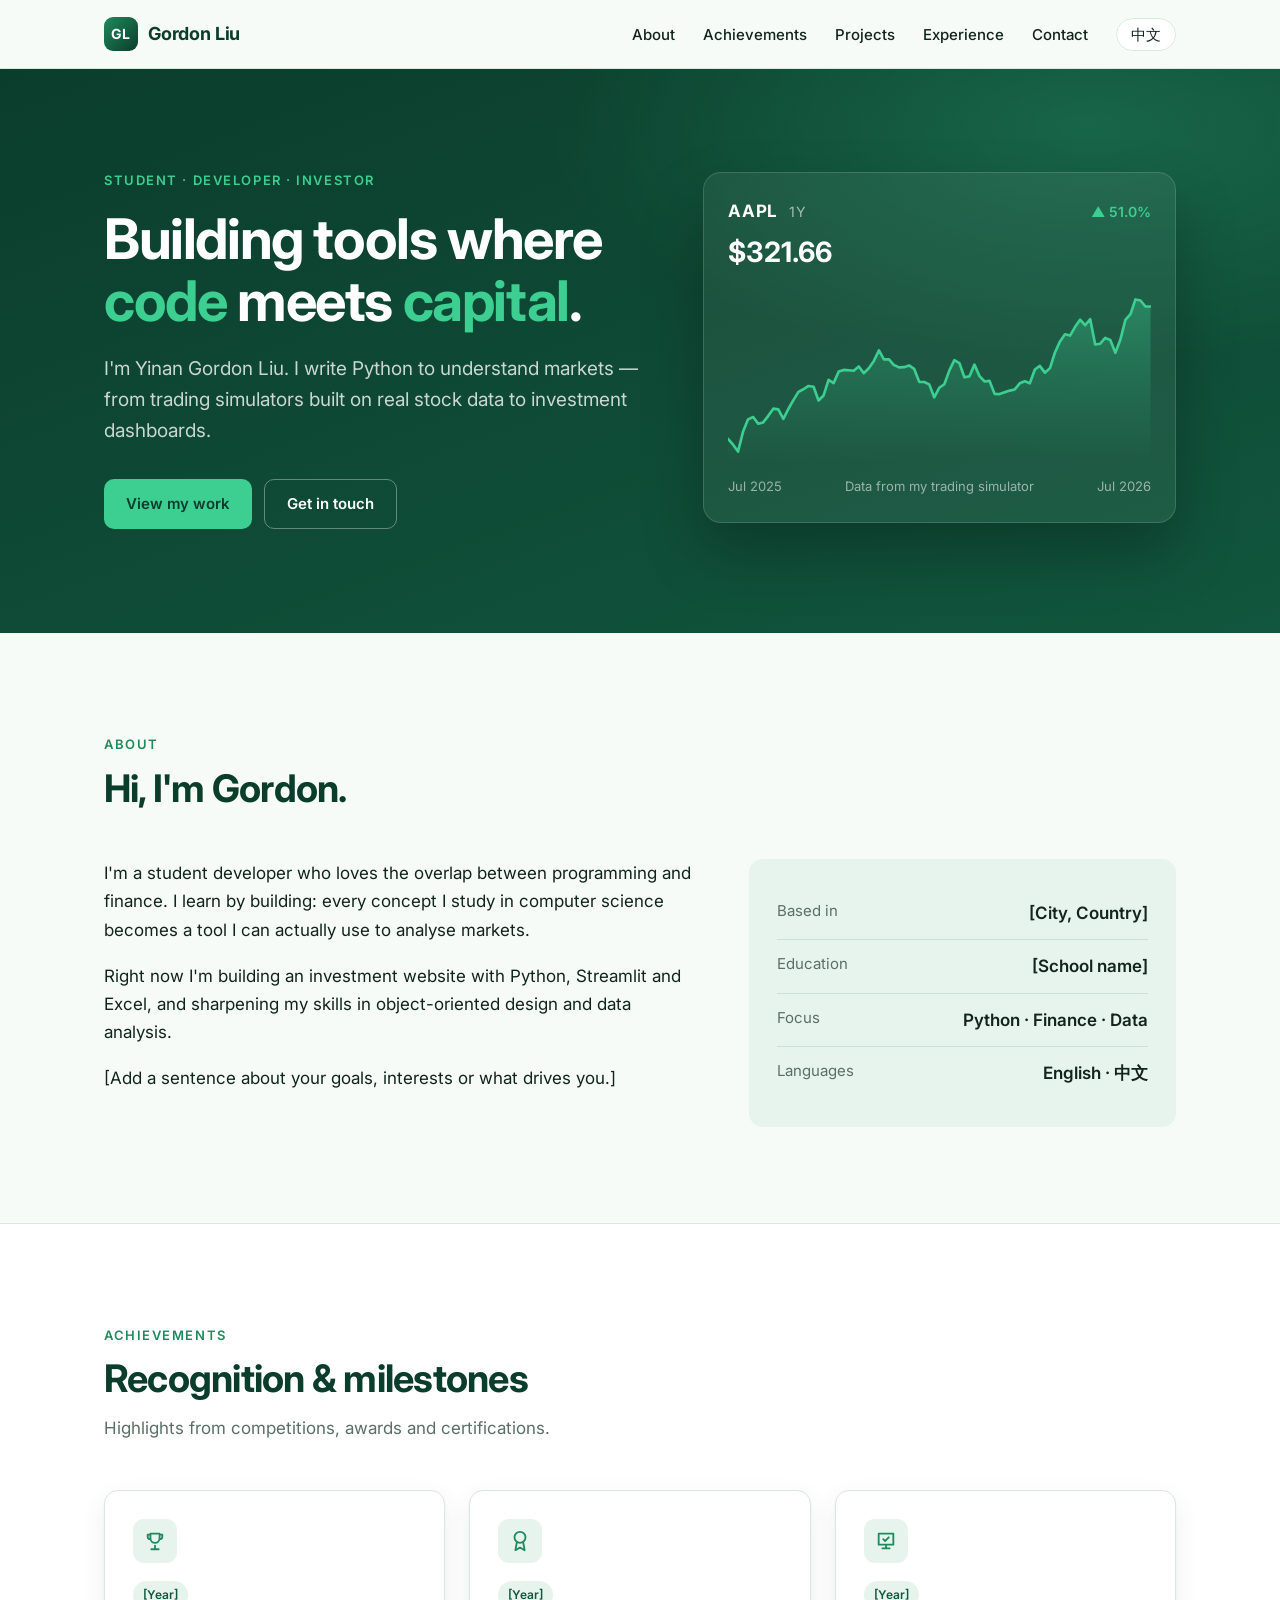
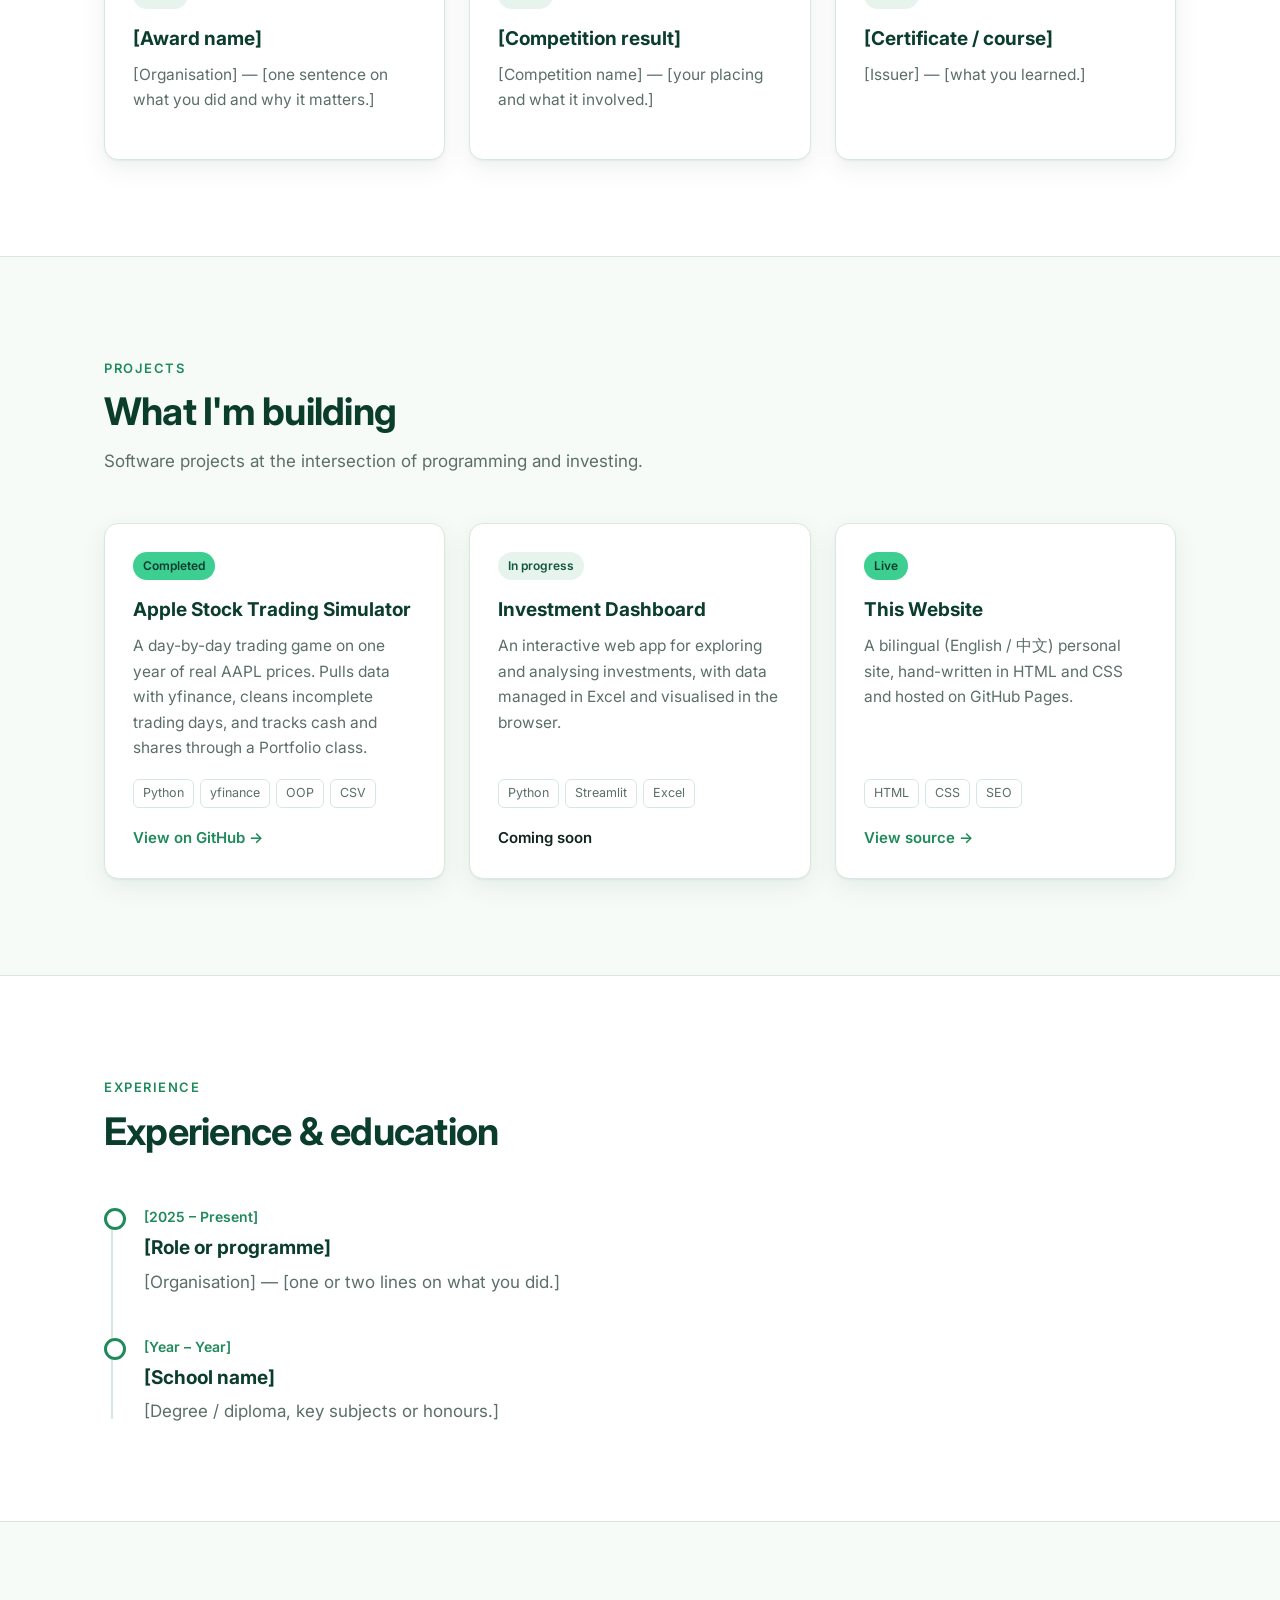
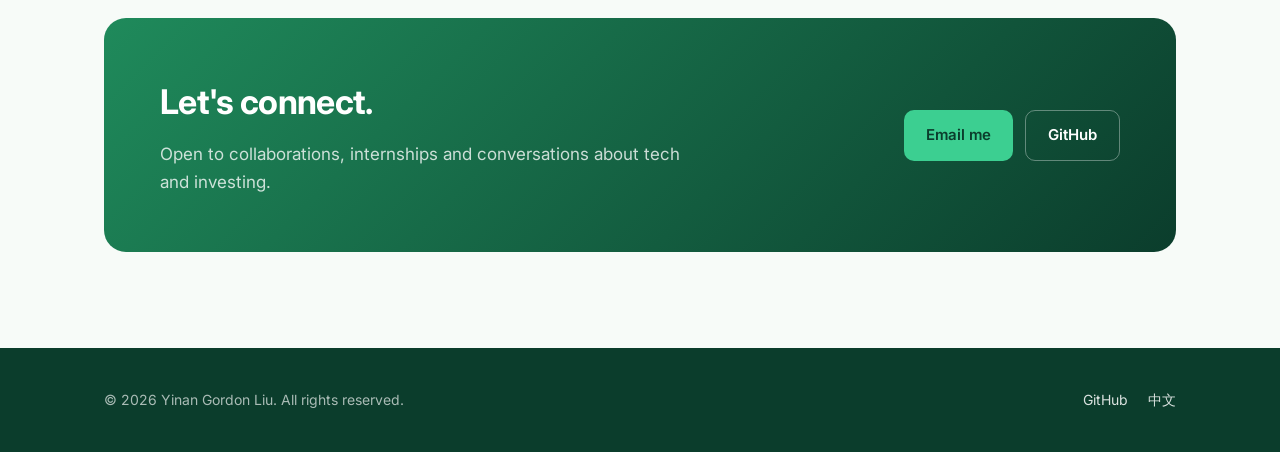
==== index.html @ 3b790d61 "Add bilingual personal website (English + Chinese) Company-style single-page site with a green palet" ====
<!DOCTYPE html>
<html lang="en">
<head>
  <meta charset="utf-8">
  <meta name="viewport" content="width=device-width, initial-scale=1">

  <!-- What Google shows in search results -->
  <title>Gordon Liu (Yinan Gordon Liu) — Developer &amp; Investor</title>
  <meta name="description" content="Official website of Yinan Gordon Liu: student developer building Python tools for investing and finance. Achievements, projects, experience and contact.">

  <!-- Tell Google the English and Chinese pages are translations of each other.
       When you buy your own domain, replace https://gordonlyn.github.io with it. -->
  <link rel="canonical" href="https://gordonlyn.github.io/">
  <link rel="alternate" hreflang="en" href="https://gordonlyn.github.io/">
  <link rel="alternate" hreflang="zh" href="https://gordonlyn.github.io/zh/">
  <link rel="alternate" hreflang="x-default" href="https://gordonlyn.github.io/">

  <!-- How the link looks when shared on social media / WeChat -->
  <meta property="og:type" content="website">
  <meta property="og:title" content="Gordon Liu — Developer &amp; Investor">
  <meta property="og:description" content="Student developer building Python tools for investing and finance.">
  <meta property="og:url" content="https://gordonlyn.github.io/">

  <link rel="icon" href="favicon.svg" type="image/svg+xml">
  <link rel="preconnect" href="https://fonts.googleapis.com">
  <link rel="preconnect" href="https://fonts.gstatic.com" crossorigin>
  <link href="https://fonts.googleapis.com/css2?family=Inter:wght@400;500;600;700&display=swap" rel="stylesheet">
  <link rel="stylesheet" href="style.css">

  <!-- Structured data: tells Google "this page is about this person" -->
  <script type="application/ld+json">
  {
    "@context": "https://schema.org",
    "@type": "Person",
    "name": "Yinan Gordon Liu",
    "alternateName": "Gordon Liu",
    "url": "https://gordonlyn.github.io/",
    "sameAs": ["https://github.com/Gordonlyn"],
    "knowsAbout": ["Python", "Investing", "Finance", "Data analysis"]
  }
  </script>
</head>
<body>

  <header class="site-header">
    <nav class="container nav" aria-label="Main">
      <a class="brand" href="#top"><span class="brand-mark">GL</span>Gordon Liu</a>

      <button class="nav-toggle" aria-label="Open menu" aria-expanded="false" aria-controls="nav-links">
        <svg width="24" height="24" viewBox="0 0 24 24" fill="none" stroke="currentColor" stroke-width="2" stroke-linecap="round"><path d="M4 7h16M4 12h16M4 17h16"/></svg>
      </button>

      <ul class="nav-links" id="nav-links">
        <li><a href="#about">About</a></li>
        <li><a href="#achievements">Achievements</a></li>
        <li><a href="#projects">Projects</a></li>
        <li><a href="#experience">Experience</a></li>
        <li><a href="#contact">Contact</a></li>
        <li><a class="lang-switch" href="zh/" hreflang="zh" lang="zh">中文</a></li>
      </ul>
    </nav>
  </header>

  <main id="top">

    <!-- ===== Hero ===== -->
    <section class="hero">
      <div class="container hero-grid">
        <div>
          <span class="eyebrow">Student · Developer · Investor</span>
          <h1>Building tools where <span class="hl">code</span> meets <span class="hl">capital</span>.</h1>
          <p class="hero-lead">
            I'm Yinan Gordon Liu. I write Python to understand markets — from
            trading simulators built on real stock data to investment dashboards.
          </p>
          <div class="hero-actions">
            <a class="btn btn-primary" href="#projects">View my work</a>
            <a class="btn btn-ghost" href="#contact">Get in touch</a>
          </div>
        </div>

        <!-- Real Apple (AAPL) closing prices, Jul 2025 – Jul 2026,
             from the AppleStock_1_year.csv used in my trading simulator -->
        <figure class="market-card" aria-label="Apple stock one-year price chart">
          <header>
            <span class="ticker">AAPL <small>1Y</small></span>
            <span class="change">▲ 51.0%</span>
          </header>
          <div class="price">$321.66</div>
          <svg viewBox="0 0 400 160" role="img" aria-hidden="true">
            <defs>
              <linearGradient id="fill" x1="0" y1="0" x2="0" y2="1">
                <stop offset="0%" stop-color="#3ccf91" stop-opacity=".35"/>
                <stop offset="100%" stop-color="#3ccf91" stop-opacity="0"/>
              </linearGradient>
            </defs>
            <polygon fill="url(#fill)" points="0,160 0.0,139.9 4.8,145.5 9.5,152.0 14.3,132.9 19.0,121.5 23.8,119.3 28.6,125.7 33.3,124.4 38.1,118.2 42.9,111.4 47.6,112.1 52.4,121.1 57.1,111.7 61.9,103.3 66.7,95.5 71.4,93.0 76.2,89.9 81.0,90.7 85.7,103.6 90.5,98.9 95.2,84.1 100.0,87.1 104.8,76.3 109.5,74.7 114.3,75.0 119.0,75.5 123.8,71.4 128.6,77.8 133.3,73.1 138.1,66.2 142.9,56.2 147.6,64.7 152.4,64.7 157.1,70.1 161.9,72.3 166.7,72.1 171.4,70.5 176.2,73.7 181.0,86.0 185.7,86.1 190.5,88.4 195.2,100.6 200.0,91.6 204.8,88.3 209.5,75.4 214.3,65.5 219.0,68.2 223.8,81.6 228.6,80.8 233.3,69.7 238.1,80.6 242.9,85.7 247.6,85.1 252.4,97.4 257.1,97.6 261.9,95.9 266.7,94.3 271.4,93.2 276.2,87.4 281.0,85.5 285.7,87.4 290.5,74.3 295.2,70.9 300.0,77.3 304.8,73.0 309.5,58.2 314.3,47.7 319.0,41.0 323.8,42.2 328.6,33.9 333.3,27.2 338.1,32.4 342.9,26.7 347.6,50.6 352.4,49.9 357.1,44.4 361.9,46.3 366.7,58.4 371.4,46.2 376.2,27.4 381.0,22.0 385.7,8.0 390.5,9.0 395.2,14.7 400.0,14.7 400,160"/>
            <polyline fill="none" stroke="#3ccf91" stroke-width="2.5" stroke-linejoin="round" stroke-linecap="round" points="0.0,139.9 4.8,145.5 9.5,152.0 14.3,132.9 19.0,121.5 23.8,119.3 28.6,125.7 33.3,124.4 38.1,118.2 42.9,111.4 47.6,112.1 52.4,121.1 57.1,111.7 61.9,103.3 66.7,95.5 71.4,93.0 76.2,89.9 81.0,90.7 85.7,103.6 90.5,98.9 95.2,84.1 100.0,87.1 104.8,76.3 109.5,74.7 114.3,75.0 119.0,75.5 123.8,71.4 128.6,77.8 133.3,73.1 138.1,66.2 142.9,56.2 147.6,64.7 152.4,64.7 157.1,70.1 161.9,72.3 166.7,72.1 171.4,70.5 176.2,73.7 181.0,86.0 185.7,86.1 190.5,88.4 195.2,100.6 200.0,91.6 204.8,88.3 209.5,75.4 214.3,65.5 219.0,68.2 223.8,81.6 228.6,80.8 233.3,69.7 238.1,80.6 242.9,85.7 247.6,85.1 252.4,97.4 257.1,97.6 261.9,95.9 266.7,94.3 271.4,93.2 276.2,87.4 281.0,85.5 285.7,87.4 290.5,74.3 295.2,70.9 300.0,77.3 304.8,73.0 309.5,58.2 314.3,47.7 319.0,41.0 323.8,42.2 328.6,33.9 333.3,27.2 338.1,32.4 342.9,26.7 347.6,50.6 352.4,49.9 357.1,44.4 361.9,46.3 366.7,58.4 371.4,46.2 376.2,27.4 381.0,22.0 385.7,8.0 390.5,9.0 395.2,14.7 400.0,14.7"/>
          </svg>
          <figcaption class="market-meta">
            <span>Jul 2025</span><span>Data from my trading simulator</span><span>Jul 2026</span>
          </figcaption>
        </figure>
      </div>
    </section>

    <!-- ===== About ===== -->
    <section class="section" id="about">
      <div class="container">
        <div class="section-head">
          <span class="eyebrow">About</span>
          <h2>Hi, I'm Gordon.</h2>
        </div>
        <div class="about-grid">
          <div class="about-text">
            <!-- EDIT: write 2–3 short paragraphs about yourself -->
            <p>
              I'm a student developer who loves the overlap between programming
              and finance. I learn by building: every concept I study in
              computer science becomes a tool I can actually use to analyse markets.
            </p>
            <p>
              Right now I'm building an investment website with Python,
              Streamlit and Excel, and sharpening my skills in object-oriented
              design and data analysis.
            </p>
            <p>[Add a sentence about your goals, interests or what drives you.]</p>
          </div>

          <!-- EDIT: replace the [bracketed] values -->
          <dl class="facts">
            <div><dt>Based in</dt><dd>[City, Country]</dd></div>
            <div><dt>Education</dt><dd>[School name]</dd></div>
            <div><dt>Focus</dt><dd>Python · Finance · Data</dd></div>
            <div><dt>Languages</dt><dd>English · 中文</dd></div>
          </dl>
        </div>
      </div>
    </section>

    <!-- ===== Achievements ===== -->
    <section class="section alt" id="achievements">
      <div class="container">
        <div class="section-head">
          <span class="eyebrow">Achievements</span>
          <h2>Recognition &amp; milestones</h2>
          <p>Highlights from competitions, awards and certifications.</p>
        </div>

        <!-- EDIT: one <article class="card"> per achievement. Copy a block to add more. -->
        <div class="cards">
          <article class="card">
            <div class="icon"><svg width="22" height="22" viewBox="0 0 24 24" fill="none" stroke="currentColor" stroke-width="2" stroke-linecap="round" stroke-linejoin="round"><path d="M8 21h8M12 17v4M7 4h10v5a5 5 0 0 1-10 0V4zM17 5h3v2a3 3 0 0 1-3 3M7 5H4v2a3 3 0 0 0 3 3"/></svg></div>
            <span class="badge">[Year]</span>
            <h3>[Award name]</h3>
            <p>[Organisation] — [one sentence on what you did and why it matters.]</p>
          </article>

          <article class="card">
            <div class="icon"><svg width="22" height="22" viewBox="0 0 24 24" fill="none" stroke="currentColor" stroke-width="2" stroke-linecap="round" stroke-linejoin="round"><circle cx="12" cy="8" r="6"/><path d="M8.5 13.5 7 22l5-3 5 3-1.5-8.5"/></svg></div>
            <span class="badge">[Year]</span>
            <h3>[Competition result]</h3>
            <p>[Competition name] — [your placing and what it involved.]</p>
          </article>

          <article class="card">
            <div class="icon"><svg width="22" height="22" viewBox="0 0 24 24" fill="none" stroke="currentColor" stroke-width="2" stroke-linecap="round" stroke-linejoin="round"><path d="M4 4h16v12H4zM8 20h8M12 16v4"/><path d="m9 10 2 2 4-4"/></svg></div>
            <span class="badge">[Year]</span>
            <h3>[Certificate / course]</h3>
            <p>[Issuer] — [what you learned.]</p>
          </article>
        </div>
      </div>
    </section>

    <!-- ===== Projects ===== -->
    <section class="section" id="projects">
      <div class="container">
        <div class="section-head">
          <span class="eyebrow">Projects</span>
          <h2>What I'm building</h2>
          <p>Software projects at the intersection of programming and investing.</p>
        </div>

        <div class="cards">
          <article class="card">
            <span class="badge live">Completed</span>
            <h3>Apple Stock Trading Simulator</h3>
            <p>
              A day-by-day trading game on one year of real AAPL prices. Pulls
              data with yfinance, cleans incomplete trading days, and tracks cash
              and shares through a Portfolio class.
            </p>
            <ul class="tags"><li>Python</li><li>yfinance</li><li>OOP</li><li>CSV</li></ul>
            <a class="card-link" href="https://github.com/Gordonlyn/LGYNN">View on GitHub →</a>
          </article>

          <article class="card">
            <span class="badge">In progress</span>
            <h3>Investment Dashboard</h3>
            <p>
              An interactive web app for exploring and analysing investments,
              with data managed in Excel and visualised in the browser.
            </p>
            <ul class="tags"><li>Python</li><li>Streamlit</li><li>Excel</li></ul>
            <span class="card-link">Coming soon</span>
          </article>

          <article class="card">
            <span class="badge live">Live</span>
            <h3>This Website</h3>
            <p>
              A bilingual (English / 中文) personal site, hand-written in HTML
              and CSS and hosted on GitHub Pages.
            </p>
            <ul class="tags"><li>HTML</li><li>CSS</li><li>SEO</li></ul>
            <a class="card-link" href="https://github.com/Gordonlyn/gordonlyn.github.io">View source →</a>
          </article>
        </div>
      </div>
    </section>

    <!-- ===== Experience & Education ===== -->
    <section class="section alt" id="experience">
      <div class="container">
        <div class="section-head">
          <span class="eyebrow">Experience</span>
          <h2>Experience &amp; education</h2>
        </div>

        <!-- EDIT: newest first. Copy an <li> to add more. -->
        <ol class="timeline">
          <li>
            <span class="when">[2025 – Present]</span>
            <h3>[Role or programme]</h3>
            <p>[Organisation] — [one or two lines on what you did.]</p>
          </li>
          <li>
            <span class="when">[Year – Year]</span>
            <h3>[School name]</h3>
            <p>[Degree / diploma, key subjects or honours.]</p>
          </li>
        </ol>
      </div>
    </section>

    <!-- ===== Contact ===== -->
    <section class="section" id="contact">
      <div class="container">
        <div class="cta">
          <div>
            <h2>Let's connect.</h2>
            <p>Open to collaborations, internships and conversations about tech and investing.</p>
          </div>
          <div class="hero-actions">
            <!-- EDIT: put your public email here -->
            <a class="btn btn-primary" href="mailto:[your-email@example.com]">Email me</a>
            <a class="btn btn-ghost" href="https://github.com/Gordonlyn">GitHub</a>
          </div>
        </div>
      </div>
    </section>

  </main>

  <footer class="site-footer">
    <div class="container footer-row">
      <span>© <span id="year">2026</span> Yinan Gordon Liu. All rights reserved.</span>
      <div class="footer-links">
        <a href="https://github.com/Gordonlyn">GitHub</a>
        <a href="zh/" hreflang="zh" lang="zh">中文</a>
      </div>
    </div>
  </footer>

  <script src="main.js"></script>
</body>
</html>
---- style.css ----
/* ==========================================================
   Gordon Liu — personal site
   Shared by index.html (English) and zh/index.html (中文).
   Change a color here and both languages update.
   ========================================================== */

:root {
  /* Green palette */
  --forest:   #0b3d2c;   /* darkest: hero, footer */
  --pine:     #11563e;
  --green:    #1f8a5b;   /* primary brand color */
  --mint:     #3ccf91;   /* accent / highlights */
  --sage:     #e7f4ed;   /* soft tinted backgrounds */
  --paper:    #f7fbf8;   /* page background */
  --white:    #ffffff;

  --ink:      #12251d;   /* main text */
  --muted:    #5b6f66;   /* secondary text */
  --line:     #d9e8df;   /* borders */

  --radius:   14px;
  --shadow:   0 1px 2px rgba(11, 61, 44, .06), 0 8px 24px rgba(11, 61, 44, .08);
  --max:      1120px;

  --font: "Inter", "Noto Sans SC", system-ui, -apple-system, "Segoe UI",
          "PingFang SC", "Microsoft YaHei", sans-serif;
}

* { box-sizing: border-box; }

html { scroll-behavior: smooth; scroll-padding-top: 80px; }

body {
  margin: 0;
  font-family: var(--font);
  font-size: 17px;
  line-height: 1.65;
  color: var(--ink);
  background: var(--paper);
  -webkit-font-smoothing: antialiased;
}

img { max-width: 100%; display: block; }
a { color: var(--green); text-decoration: none; }
a:hover { text-decoration: underline; }

.container {
  width: 100%;
  max-width: var(--max);
  margin: 0 auto;
  padding: 0 24px;
}

/* ---------- Header / navigation ---------- */

.site-header {
  position: sticky;
  top: 0;
  z-index: 50;
  background: rgba(247, 251, 248, .88);
  backdrop-filter: saturate(160%) blur(10px);
  border-bottom: 1px solid var(--line);
}

.nav {
  display: flex;
  align-items: center;
  justify-content: space-between;
  height: 68px;
}

.brand {
  display: flex;
  align-items: center;
  gap: 10px;
  font-weight: 700;
  font-size: 18px;
  color: var(--forest);
  letter-spacing: -.01em;
}
.brand:hover { text-decoration: none; }

.brand-mark {
  width: 34px;
  height: 34px;
  border-radius: 9px;
  background: linear-gradient(135deg, var(--green), var(--forest));
  color: var(--white);
  display: grid;
  place-items: center;
  font-size: 14px;
  letter-spacing: .02em;
}

.nav-links {
  display: flex;
  align-items: center;
  gap: 28px;
  list-style: none;
  margin: 0;
  padding: 0;
}

.nav-links a {
  color: var(--ink);
  font-size: 15px;
  font-weight: 500;
}
.nav-links a:hover { color: var(--green); text-decoration: none; }

.lang-switch {
  border: 1px solid var(--line);
  border-radius: 999px;
  padding: 6px 14px;
  background: var(--white);
}
.lang-switch:hover { border-color: var(--green); }

.nav-toggle {
  display: none;
  background: none;
  border: 0;
  padding: 8px;
  cursor: pointer;
  color: var(--forest);
}

/* ---------- Buttons ---------- */

.btn {
  display: inline-flex;
  align-items: center;
  gap: 8px;
  padding: 12px 22px;
  border-radius: 10px;
  font-weight: 600;
  font-size: 15px;
  transition: transform .15s ease, background .15s ease;
}
.btn:hover { text-decoration: none; transform: translateY(-1px); }

.btn-primary { background: var(--mint); color: var(--forest); }
.btn-primary:hover { background: #5bdca6; }

.btn-ghost { border: 1px solid rgba(255, 255, 255, .35); color: var(--white); }
.btn-ghost:hover { background: rgba(255, 255, 255, .08); }

/* ---------- Hero ---------- */

.hero {
  background:
    radial-gradient(900px 400px at 85% 10%, rgba(60, 207, 145, .22), transparent 60%),
    linear-gradient(160deg, var(--forest) 0%, var(--pine) 100%);
  color: var(--white);
  padding: 96px 0 104px;
  overflow: hidden;
}

.hero-grid {
  display: grid;
  grid-template-columns: 1.15fr 1fr;
  gap: 56px;
  align-items: center;
}

.eyebrow {
  display: inline-block;
  font-size: 13px;
  font-weight: 600;
  letter-spacing: .12em;
  text-transform: uppercase;
  color: var(--mint);
  margin-bottom: 18px;
}

.hero h1 {
  font-size: clamp(36px, 5vw, 56px);
  line-height: 1.1;
  letter-spacing: -.025em;
  margin: 0 0 20px;
}

.hero h1 .hl { color: var(--mint); }

.hero-lead {
  font-size: 19px;
  color: rgba(255, 255, 255, .78);
  max-width: 34em;
  margin: 0 0 32px;
}

.hero-actions { display: flex; flex-wrap: wrap; gap: 12px; }

/* Market card in the hero — real AAPL data from the trading-simulator project */
.market-card {
  background: rgba(255, 255, 255, .06);
  border: 1px solid rgba(255, 255, 255, .14);
  border-radius: 18px;
  padding: 24px;
  box-shadow: 0 30px 60px rgba(0, 0, 0, .25);
  margin: 0;
}

.market-card header {
  display: flex;
  justify-content: space-between;
  align-items: baseline;
  margin-bottom: 4px;
}

.ticker { font-weight: 700; letter-spacing: .04em; }
.ticker small { font-weight: 400; color: rgba(255, 255, 255, .6); margin-left: 6px; }
.price { font-size: 28px; font-weight: 700; }
.change { color: var(--mint); font-weight: 600; font-size: 14px; }

.market-card svg { width: 100%; height: auto; margin: 16px 0 8px; }

.market-meta {
  display: flex;
  justify-content: space-between;
  font-size: 13px;
  color: rgba(255, 255, 255, .55);
}

/* ---------- Sections ---------- */

.section { padding: 96px 0; }
.section.alt { background: var(--white); border-block: 1px solid var(--line); }

.section-head { max-width: 640px; margin-bottom: 48px; }

.section-head .eyebrow { color: var(--green); margin-bottom: 10px; }

.section-head h2 {
  font-size: clamp(28px, 3.4vw, 38px);
  line-height: 1.2;
  letter-spacing: -.02em;
  margin: 0 0 12px;
  color: var(--forest);
}

.section-head p { color: var(--muted); margin: 0; }

/* About */
.about-grid {
  display: grid;
  grid-template-columns: 1.4fr 1fr;
  gap: 48px;
  align-items: start;
}

.about-text p { margin: 0 0 18px; }

.facts {
  background: var(--sage);
  border-radius: var(--radius);
  padding: 28px;
  margin: 0;
}

.facts div {
  display: flex;
  justify-content: space-between;
  gap: 16px;
  padding: 12px 0;
  border-bottom: 1px solid rgba(17, 86, 62, .12);
}
.facts div:last-child { border-bottom: 0; }
.facts dt { color: var(--muted); font-size: 15px; }
.facts dd { margin: 0; font-weight: 600; text-align: right; }

/* Cards (achievements + projects) */
.cards {
  display: grid;
  grid-template-columns: repeat(3, 1fr);
  gap: 24px;
}

.card {
  background: var(--white);
  border: 1px solid var(--line);
  border-radius: var(--radius);
  padding: 28px;
  box-shadow: var(--shadow);
  display: flex;
  flex-direction: column;
  transition: transform .2s ease, border-color .2s ease;
}
.card:hover { transform: translateY(-3px); border-color: var(--mint); }

.card .icon {
  width: 44px;
  height: 44px;
  border-radius: 11px;
  background: var(--sage);
  color: var(--green);
  display: grid;
  place-items: center;
  margin-bottom: 18px;
}

.card h3 { font-size: 19px; margin: 0 0 8px; color: var(--forest); }
.card p  { color: var(--muted); font-size: 15.5px; margin: 0 0 18px; flex: 1; }

.badge {
  align-self: flex-start;
  font-size: 12px;
  font-weight: 600;
  padding: 4px 10px;
  border-radius: 999px;
  background: var(--sage);
  color: var(--pine);
  margin-bottom: 14px;
}
.badge.live { background: var(--mint); color: var(--forest); }

.tags { display: flex; flex-wrap: wrap; gap: 6px; list-style: none; padding: 0; margin: 0 0 18px; }
.tags li {
  font-size: 12.5px;
  padding: 3px 9px;
  border: 1px solid var(--line);
  border-radius: 6px;
  color: var(--muted);
}

.card-link { font-weight: 600; font-size: 15px; }

/* Timeline (experience + education) */
.timeline { list-style: none; margin: 0; padding: 0; position: relative; }

.timeline::before {
  content: "";
  position: absolute;
  left: 7px;
  top: 6px;
  bottom: 6px;
  width: 2px;
  background: var(--line);
}

.timeline li { position: relative; padding: 0 0 36px 40px; }
.timeline li:last-child { padding-bottom: 0; }

.timeline li::before {
  content: "";
  position: absolute;
  left: 0;
  top: 6px;
  width: 16px;
  height: 16px;
  border-radius: 50%;
  background: var(--white);
  border: 3px solid var(--green);
}

.timeline .when { font-size: 14px; font-weight: 600; color: var(--green); }
.timeline h3 { margin: 2px 0 4px; font-size: 19px; color: var(--forest); }
.timeline p { margin: 0; color: var(--muted); }

/* Contact call-to-action */
.cta {
  background: linear-gradient(135deg, var(--green), var(--forest));
  color: var(--white);
  border-radius: 22px;
  padding: 56px;
  display: grid;
  grid-template-columns: 1.4fr 1fr;
  gap: 32px;
  align-items: center;
}
.cta h2 { font-size: clamp(26px, 3vw, 34px); margin: 0 0 10px; letter-spacing: -.02em; }
.cta p { margin: 0; color: rgba(255, 255, 255, .78); }
.cta .hero-actions { justify-content: flex-end; }

/* ---------- Footer ---------- */

.site-footer {
  background: var(--forest);
  color: rgba(255, 255, 255, .65);
  padding: 40px 0;
  font-size: 14px;
}

.footer-row {
  display: flex;
  flex-wrap: wrap;
  justify-content: space-between;
  gap: 16px;
  align-items: center;
}

.site-footer a { color: rgba(255, 255, 255, .85); }
.footer-links { display: flex; gap: 20px; }

/* ---------- Responsive ---------- */

@media (max-width: 900px) {
  .hero-grid, .about-grid, .cta { grid-template-columns: 1fr; }
  .cards { grid-template-columns: 1fr 1fr; }
  .cta { padding: 40px 28px; }
  .cta .hero-actions { justify-content: flex-start; }
}

@media (max-width: 760px) {
  .container { padding: 0 16px; }
  .section { padding: 72px 0; }
  .hero { padding: 64px 0 72px; }
  .cards { grid-template-columns: 1fr; }

  .nav-toggle { display: block; }

  .nav-links {
    display: none;
    position: absolute;
    top: 68px;
    left: 0;
    right: 0;
    flex-direction: column;
    align-items: flex-start;
    gap: 0;
    padding: 8px 16px 16px;
    background: var(--paper);
    border-bottom: 1px solid var(--line);
  }
  .nav-links.open { display: flex; }
  .nav-links li { width: 100%; }
  .nav-links a { display: block; padding: 12px 0; }
  .nav-links a.lang-switch { display: inline-block; padding: 6px 14px; margin-top: 8px; }
  .market-meta span:nth-child(2) { display: none; }
}

@media (prefers-reduced-motion: reduce) {
  html { scroll-behavior: auto; }
  * { transition: none !important; }
}
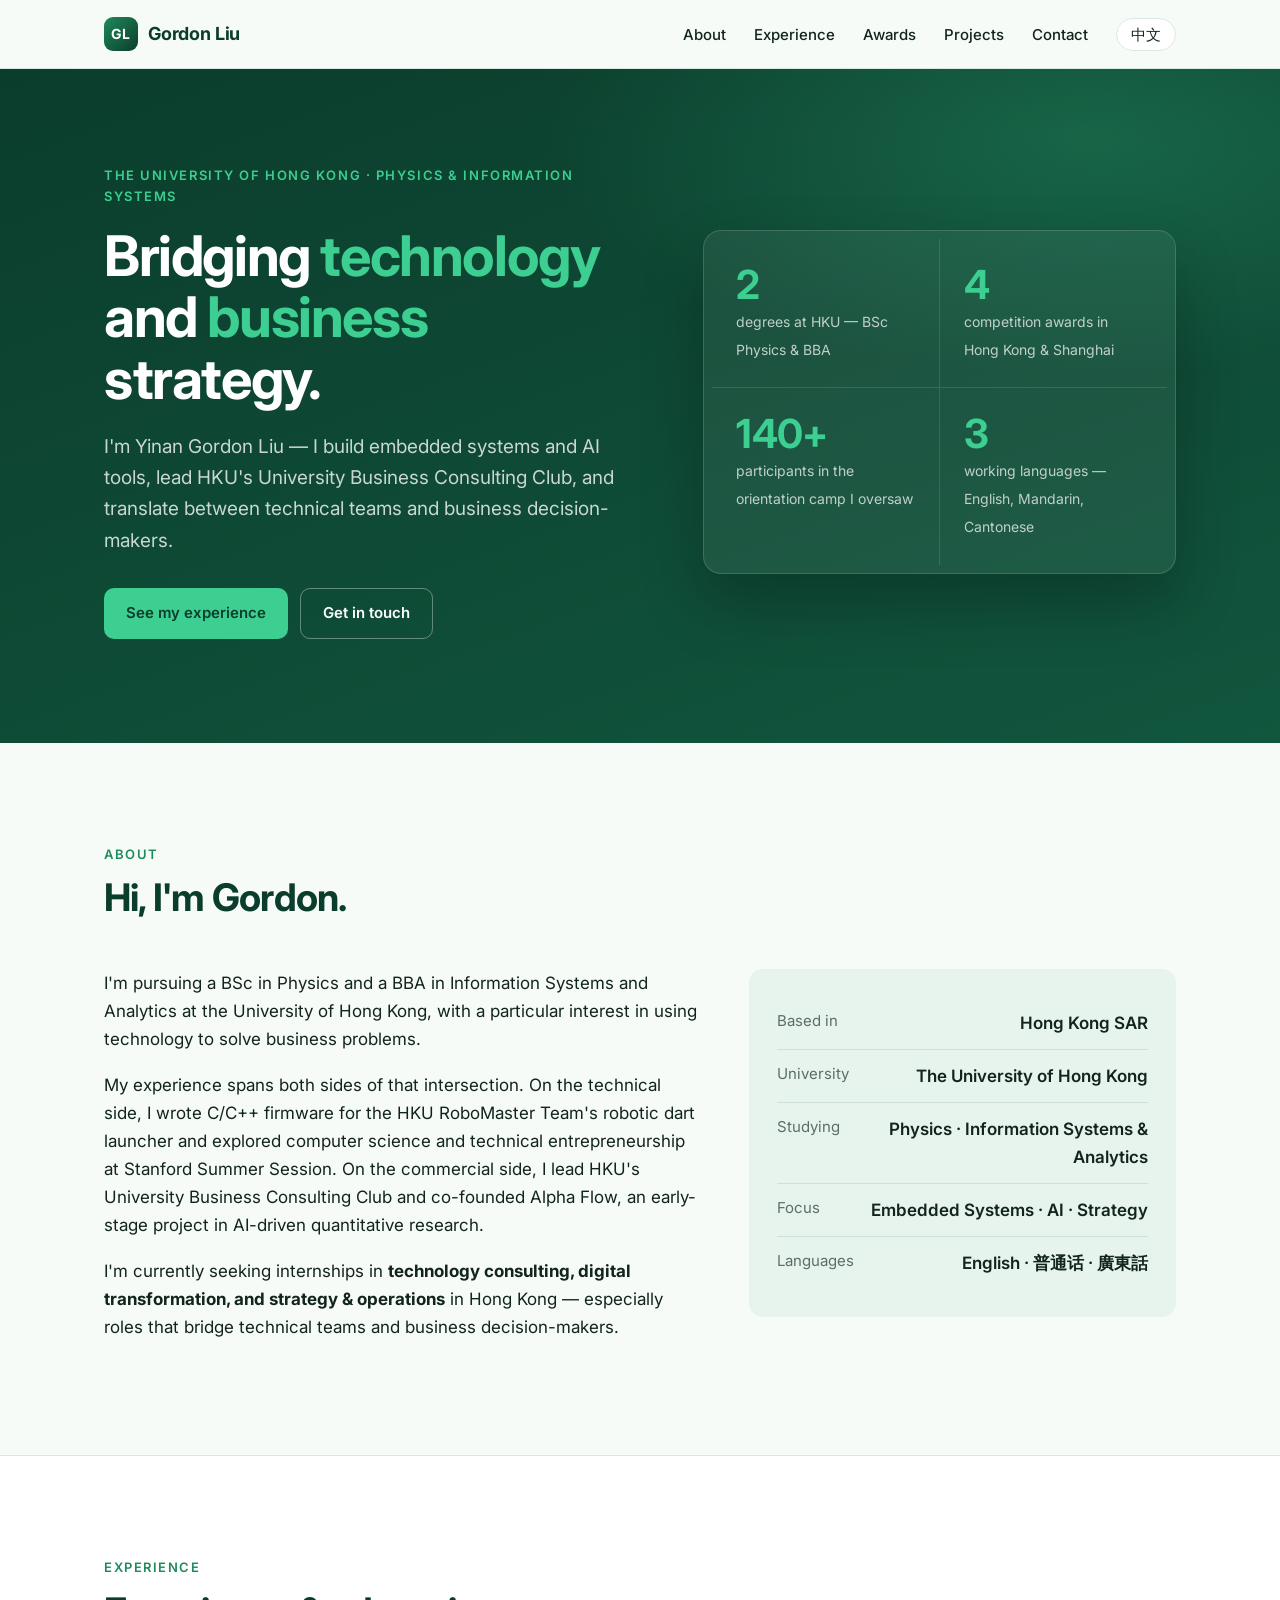
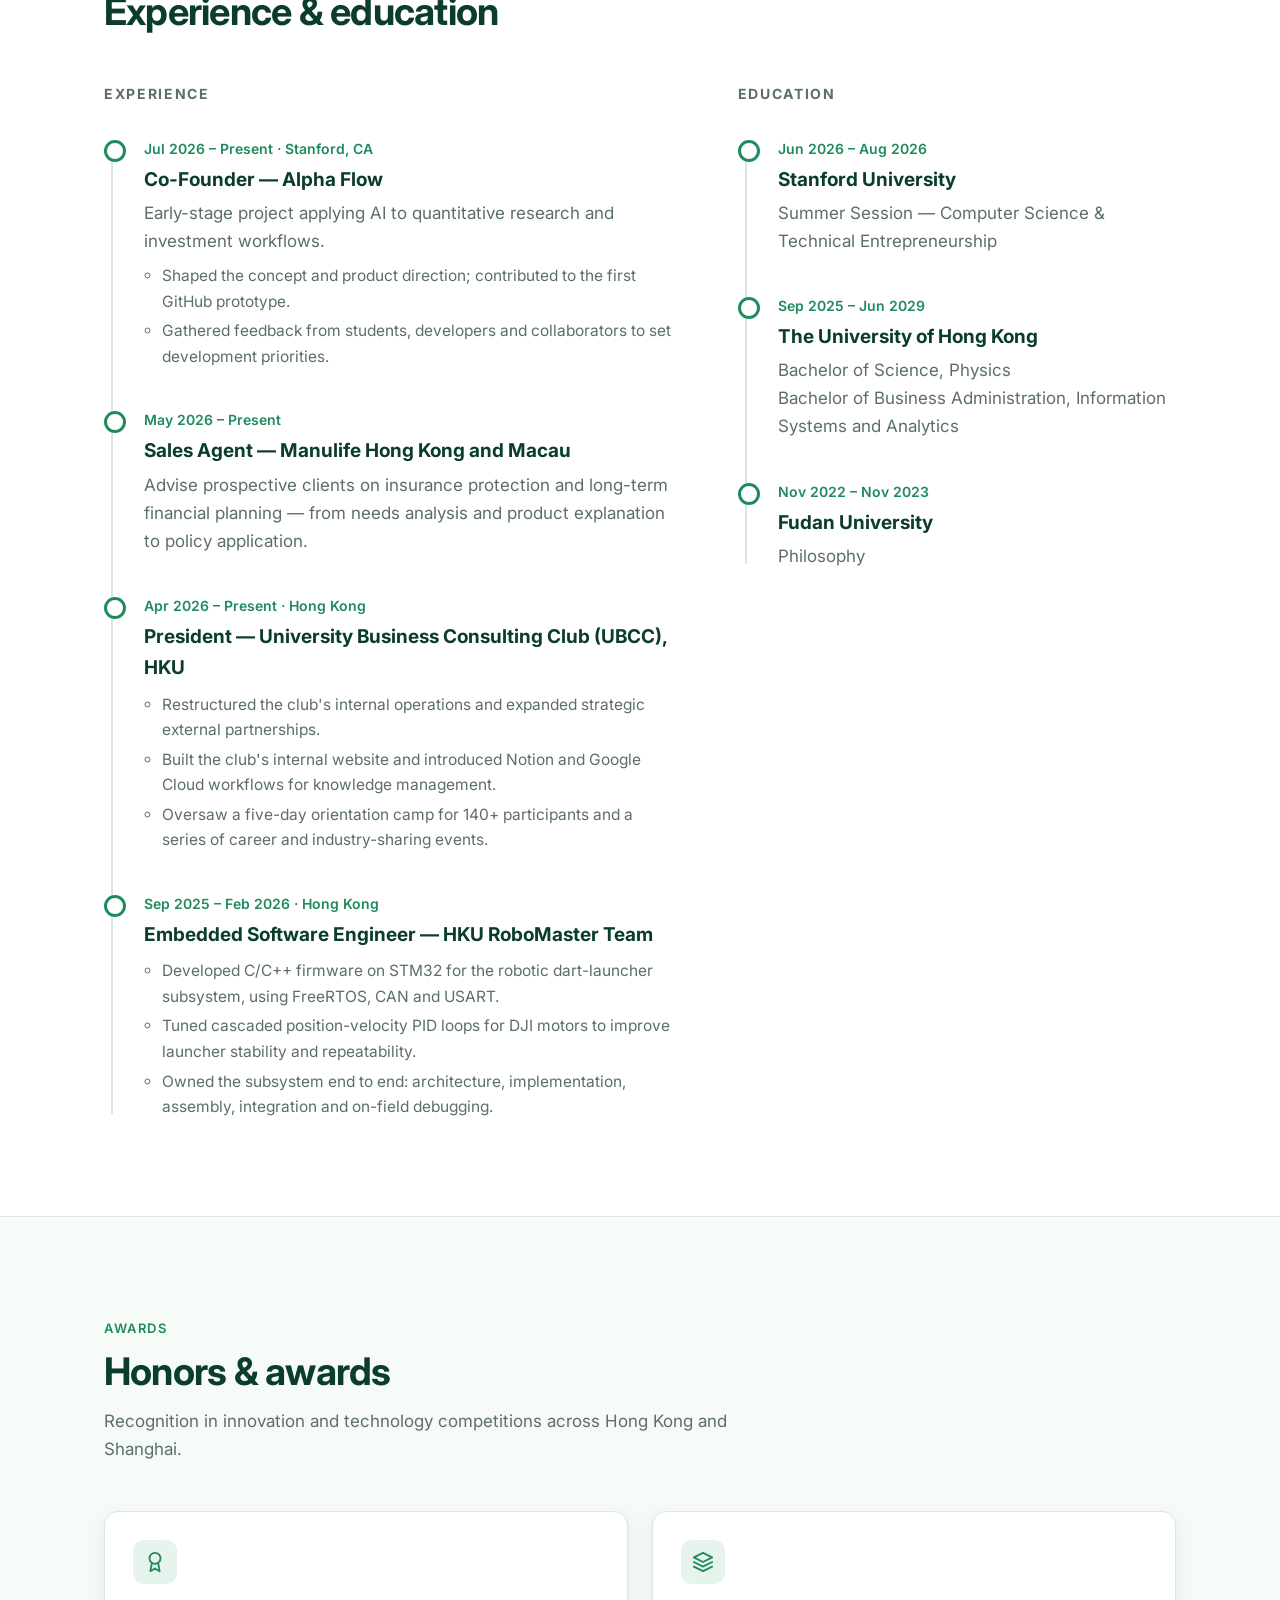
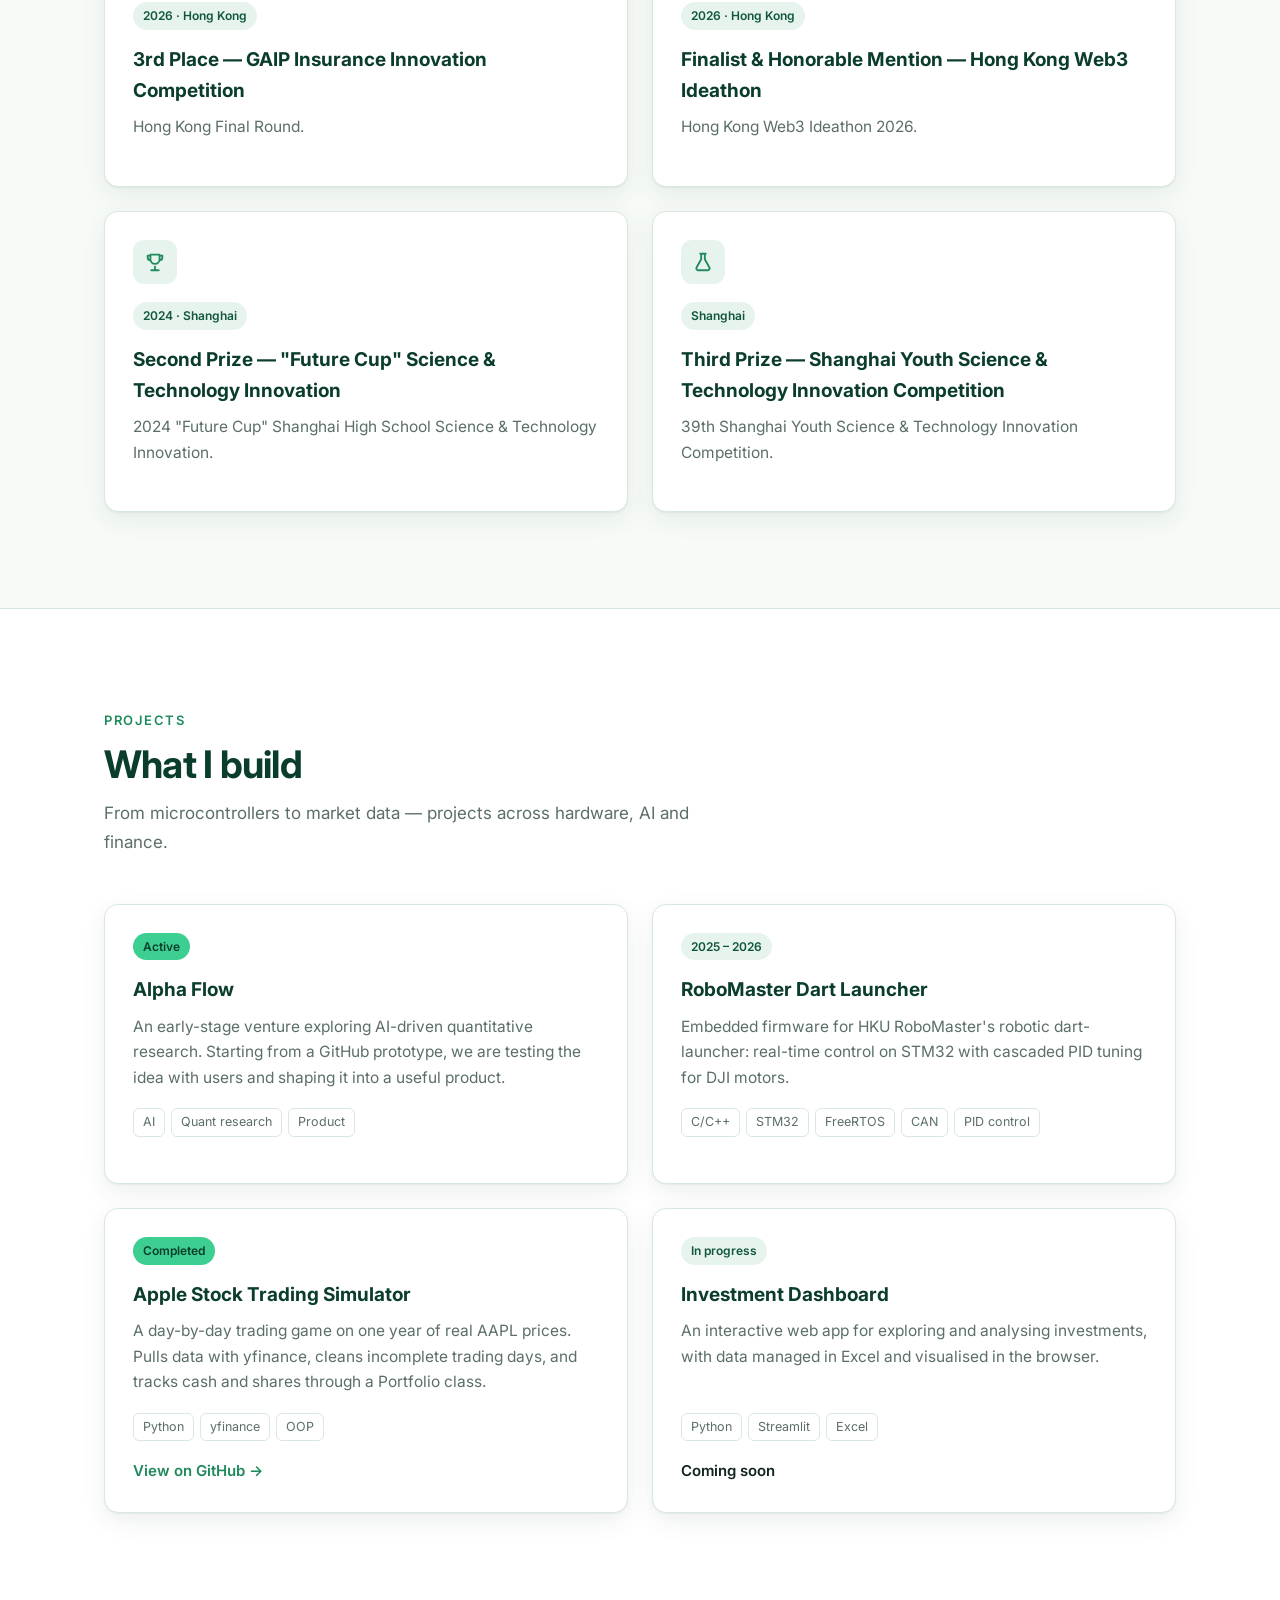
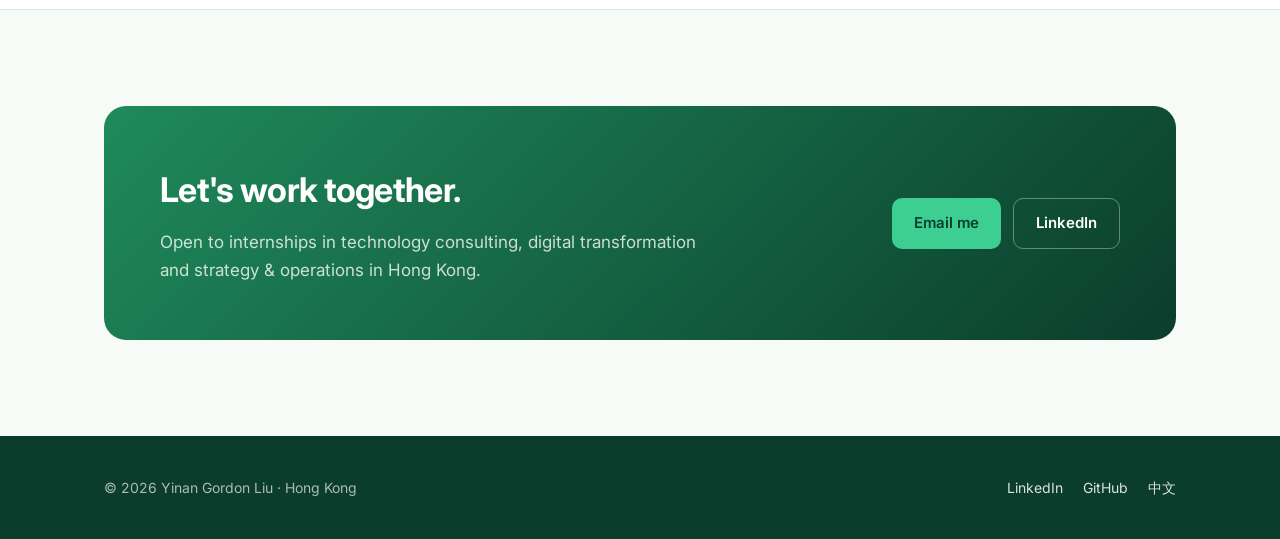
==== commit bf25f30c: "Fill site with real profile content from LinkedIn Replace placeholders with education (HKU, Stanford" ====
--- a/index.html
+++ b/index.html
@@ -5,8 +5,8 @@
   <meta name="viewport" content="width=device-width, initial-scale=1">
 
   <!-- What Google shows in search results -->
-  <title>Gordon Liu (Yinan Gordon Liu) — Developer &amp; Investor</title>
-  <meta name="description" content="Official website of Yinan Gordon Liu: student developer building Python tools for investing and finance. Achievements, projects, experience and contact.">
+  <title>Yinan Gordon Liu — HKU Physics &amp; Information Systems | Technology &amp; Strategy</title>
+  <meta name="description" content="Yinan Gordon Liu (Gordon Liu) — University of Hong Kong student in Physics and Information Systems &amp; Analytics, President of the HKU University Business Consulting Club, co-founder of Alpha Flow. Experience, awards and projects.">
 
   <!-- Tell Google the English and Chinese pages are translations of each other.
        When you buy your own domain, replace https://gordonlyn.github.io with it. -->
@@ -16,9 +16,9 @@
   <link rel="alternate" hreflang="x-default" href="https://gordonlyn.github.io/">
 
   <!-- How the link looks when shared on social media / WeChat -->
-  <meta property="og:type" content="website">
-  <meta property="og:title" content="Gordon Liu — Developer &amp; Investor">
-  <meta property="og:description" content="Student developer building Python tools for investing and finance.">
+  <meta property="og:type" content="profile">
+  <meta property="og:title" content="Yinan Gordon Liu — Technology &amp; Business Strategy">
+  <meta property="og:description" content="HKU Physics &amp; Information Systems student. President of UBCC. Co-founder of Alpha Flow.">
   <meta property="og:url" content="https://gordonlyn.github.io/">
 
   <link rel="icon" href="favicon.svg" type="image/svg+xml">
@@ -33,10 +33,21 @@
     "@context": "https://schema.org",
     "@type": "Person",
     "name": "Yinan Gordon Liu",
-    "alternateName": "Gordon Liu",
+    "alternateName": ["Gordon Liu", "Yinan Liu"],
     "url": "https://gordonlyn.github.io/",
-    "sameAs": ["https://github.com/Gordonlyn"],
-    "knowsAbout": ["Python", "Investing", "Finance", "Data analysis"]
+    "jobTitle": "President, University Business Consulting Club (HKU)",
+    "alumniOf": [
+      {"@type": "CollegeOrUniversity", "name": "The University of Hong Kong"},
+      {"@type": "CollegeOrUniversity", "name": "Stanford University"},
+      {"@type": "CollegeOrUniversity", "name": "Fudan University"}
+    ],
+    "homeLocation": {"@type": "Place", "name": "Hong Kong"},
+    "knowsLanguage": ["English", "Mandarin", "Cantonese"],
+    "knowsAbout": ["Embedded systems", "Artificial intelligence", "Business strategy", "Technology consulting", "Physics"],
+    "sameAs": [
+      "https://www.linkedin.com/in/yinan-gordon-liu/",
+      "https://github.com/Gordonlyn"
+    ]
   }
   </script>
 </head>
@@ -52,9 +63,9 @@
 
       <ul class="nav-links" id="nav-links">
         <li><a href="#about">About</a></li>
-        <li><a href="#achievements">Achievements</a></li>
+        <li><a href="#experience">Experience</a></li>
+        <li><a href="#achievements">Awards</a></li>
         <li><a href="#projects">Projects</a></li>
-        <li><a href="#experience">Experience</a></li>
         <li><a href="#contact">Contact</a></li>
         <li><a class="lang-switch" href="zh/" hreflang="zh" lang="zh">中文</a></li>
       </ul>
@@ -67,40 +78,25 @@
     <section class="hero">
       <div class="container hero-grid">
         <div>
-          <span class="eyebrow">Student · Developer · Investor</span>
-          <h1>Building tools where <span class="hl">code</span> meets <span class="hl">capital</span>.</h1>
+          <span class="eyebrow">The University of Hong Kong · Physics &amp; Information Systems</span>
+          <h1>Bridging <span class="hl">technology</span> and <span class="hl">business</span> strategy.</h1>
           <p class="hero-lead">
-            I'm Yinan Gordon Liu. I write Python to understand markets — from
-            trading simulators built on real stock data to investment dashboards.
+            I'm Yinan Gordon Liu — I build embedded systems and AI tools, lead
+            HKU's University Business Consulting Club, and translate between
+            technical teams and business decision-makers.
           </p>
           <div class="hero-actions">
-            <a class="btn btn-primary" href="#projects">View my work</a>
+            <a class="btn btn-primary" href="#experience">See my experience</a>
             <a class="btn btn-ghost" href="#contact">Get in touch</a>
           </div>
         </div>
 
-        <!-- Real Apple (AAPL) closing prices, Jul 2025 – Jul 2026,
-             from the AppleStock_1_year.csv used in my trading simulator -->
-        <figure class="market-card" aria-label="Apple stock one-year price chart">
-          <header>
-            <span class="ticker">AAPL <small>1Y</small></span>
-            <span class="change">▲ 51.0%</span>
-          </header>
-          <div class="price">$321.66</div>
-          <svg viewBox="0 0 400 160" role="img" aria-hidden="true">
-            <defs>
-              <linearGradient id="fill" x1="0" y1="0" x2="0" y2="1">
-                <stop offset="0%" stop-color="#3ccf91" stop-opacity=".35"/>
-                <stop offset="100%" stop-color="#3ccf91" stop-opacity="0"/>
-              </linearGradient>
-            </defs>
-            <polygon fill="url(#fill)" points="0,160 0.0,139.9 4.8,145.5 9.5,152.0 14.3,132.9 19.0,121.5 23.8,119.3 28.6,125.7 33.3,124.4 38.1,118.2 42.9,111.4 47.6,112.1 52.4,121.1 57.1,111.7 61.9,103.3 66.7,95.5 71.4,93.0 76.2,89.9 81.0,90.7 85.7,103.6 90.5,98.9 95.2,84.1 100.0,87.1 104.8,76.3 109.5,74.7 114.3,75.0 119.0,75.5 123.8,71.4 128.6,77.8 133.3,73.1 138.1,66.2 142.9,56.2 147.6,64.7 152.4,64.7 157.1,70.1 161.9,72.3 166.7,72.1 171.4,70.5 176.2,73.7 181.0,86.0 185.7,86.1 190.5,88.4 195.2,100.6 200.0,91.6 204.8,88.3 209.5,75.4 214.3,65.5 219.0,68.2 223.8,81.6 228.6,80.8 233.3,69.7 238.1,80.6 242.9,85.7 247.6,85.1 252.4,97.4 257.1,97.6 261.9,95.9 266.7,94.3 271.4,93.2 276.2,87.4 281.0,85.5 285.7,87.4 290.5,74.3 295.2,70.9 300.0,77.3 304.8,73.0 309.5,58.2 314.3,47.7 319.0,41.0 323.8,42.2 328.6,33.9 333.3,27.2 338.1,32.4 342.9,26.7 347.6,50.6 352.4,49.9 357.1,44.4 361.9,46.3 366.7,58.4 371.4,46.2 376.2,27.4 381.0,22.0 385.7,8.0 390.5,9.0 395.2,14.7 400.0,14.7 400,160"/>
-            <polyline fill="none" stroke="#3ccf91" stroke-width="2.5" stroke-linejoin="round" stroke-linecap="round" points="0.0,139.9 4.8,145.5 9.5,152.0 14.3,132.9 19.0,121.5 23.8,119.3 28.6,125.7 33.3,124.4 38.1,118.2 42.9,111.4 47.6,112.1 52.4,121.1 57.1,111.7 61.9,103.3 66.7,95.5 71.4,93.0 76.2,89.9 81.0,90.7 85.7,103.6 90.5,98.9 95.2,84.1 100.0,87.1 104.8,76.3 109.5,74.7 114.3,75.0 119.0,75.5 123.8,71.4 128.6,77.8 133.3,73.1 138.1,66.2 142.9,56.2 147.6,64.7 152.4,64.7 157.1,70.1 161.9,72.3 166.7,72.1 171.4,70.5 176.2,73.7 181.0,86.0 185.7,86.1 190.5,88.4 195.2,100.6 200.0,91.6 204.8,88.3 209.5,75.4 214.3,65.5 219.0,68.2 223.8,81.6 228.6,80.8 233.3,69.7 238.1,80.6 242.9,85.7 247.6,85.1 252.4,97.4 257.1,97.6 261.9,95.9 266.7,94.3 271.4,93.2 276.2,87.4 281.0,85.5 285.7,87.4 290.5,74.3 295.2,70.9 300.0,77.3 304.8,73.0 309.5,58.2 314.3,47.7 319.0,41.0 323.8,42.2 328.6,33.9 333.3,27.2 338.1,32.4 342.9,26.7 347.6,50.6 352.4,49.9 357.1,44.4 361.9,46.3 366.7,58.4 371.4,46.2 376.2,27.4 381.0,22.0 385.7,8.0 390.5,9.0 395.2,14.7 400.0,14.7"/>
-          </svg>
-          <figcaption class="market-meta">
-            <span>Jul 2025</span><span>Data from my trading simulator</span><span>Jul 2026</span>
-          </figcaption>
-        </figure>
+        <dl class="stats-card" aria-label="Key figures">
+          <div class="stat"><strong>2</strong><span>degrees at HKU — BSc Physics &amp; BBA</span></div>
+          <div class="stat"><strong>4</strong><span>competition awards in Hong Kong &amp; Shanghai</span></div>
+          <div class="stat"><strong>140+</strong><span>participants in the orientation camp I oversaw</span></div>
+          <div class="stat"><strong>3</strong><span>working languages — English, Mandarin, Cantonese</span></div>
+        </dl>
       </div>
     </section>
 
@@ -113,76 +109,181 @@
         </div>
         <div class="about-grid">
           <div class="about-text">
-            <!-- EDIT: write 2–3 short paragraphs about yourself -->
-            <p>
-              I'm a student developer who loves the overlap between programming
-              and finance. I learn by building: every concept I study in
-              computer science becomes a tool I can actually use to analyse markets.
-            </p>
-            <p>
-              Right now I'm building an investment website with Python,
-              Streamlit and Excel, and sharpening my skills in object-oriented
-              design and data analysis.
-            </p>
-            <p>[Add a sentence about your goals, interests or what drives you.]</p>
-          </div>
-
-          <!-- EDIT: replace the [bracketed] values -->
+            <p>
+              I'm pursuing a BSc in Physics and a BBA in Information Systems and
+              Analytics at the University of Hong Kong, with a particular interest
+              in using technology to solve business problems.
+            </p>
+            <p>
+              My experience spans both sides of that intersection. On the technical
+              side, I wrote C/C++ firmware for the HKU RoboMaster Team's robotic
+              dart launcher and explored computer science and technical
+              entrepreneurship at Stanford Summer Session. On the commercial side,
+              I lead HKU's University Business Consulting Club and co-founded
+              Alpha Flow, an early-stage project in AI-driven quantitative research.
+            </p>
+            <p>
+              I'm currently seeking internships in <strong>technology consulting,
+              digital transformation, and strategy &amp; operations</strong> in
+              Hong Kong — especially roles that bridge technical teams and
+              business decision-makers.
+            </p>
+          </div>
+
           <dl class="facts">
-            <div><dt>Based in</dt><dd>[City, Country]</dd></div>
-            <div><dt>Education</dt><dd>[School name]</dd></div>
-            <div><dt>Focus</dt><dd>Python · Finance · Data</dd></div>
-            <div><dt>Languages</dt><dd>English · 中文</dd></div>
+            <div><dt>Based in</dt><dd>Hong Kong SAR</dd></div>
+            <div><dt>University</dt><dd>The University of Hong Kong</dd></div>
+            <div><dt>Studying</dt><dd>Physics · Information Systems &amp; Analytics</dd></div>
+            <div><dt>Focus</dt><dd>Embedded Systems · AI · Strategy</dd></div>
+            <div><dt>Languages</dt><dd>English · 普通话 · 廣東話</dd></div>
           </dl>
         </div>
       </div>
     </section>
 
+    <!-- ===== Experience & Education ===== -->
+    <section class="section alt" id="experience">
+      <div class="container">
+        <div class="section-head">
+          <span class="eyebrow">Experience</span>
+          <h2>Experience &amp; education</h2>
+        </div>
+
+        <div class="split">
+          <div>
+            <h3 class="col-title">Experience</h3>
+            <ol class="timeline">
+              <li>
+                <span class="when">Jul 2026 – Present · Stanford, CA</span>
+                <h3>Co-Founder — Alpha Flow</h3>
+                <p>Early-stage project applying AI to quantitative research and investment workflows.</p>
+                <ul>
+                  <li>Shaped the concept and product direction; contributed to the first GitHub prototype.</li>
+                  <li>Gathered feedback from students, developers and collaborators to set development priorities.</li>
+                </ul>
+              </li>
+              <li>
+                <span class="when">May 2026 – Present</span>
+                <h3>Sales Agent — Manulife Hong Kong and Macau</h3>
+                <p>Advise prospective clients on insurance protection and long-term financial planning — from needs analysis and product explanation to policy application.</p>
+              </li>
+              <li>
+                <span class="when">Apr 2026 – Present · Hong Kong</span>
+                <h3>President — University Business Consulting Club (UBCC), HKU</h3>
+                <ul>
+                  <li>Restructured the club's internal operations and expanded strategic external partnerships.</li>
+                  <li>Built the club's internal website and introduced Notion and Google Cloud workflows for knowledge management.</li>
+                  <li>Oversaw a five-day orientation camp for 140+ participants and a series of career and industry-sharing events.</li>
+                </ul>
+              </li>
+              <li>
+                <span class="when">Sep 2025 – Feb 2026 · Hong Kong</span>
+                <h3>Embedded Software Engineer — HKU RoboMaster Team</h3>
+                <ul>
+                  <li>Developed C/C++ firmware on STM32 for the robotic dart-launcher subsystem, using FreeRTOS, CAN and USART.</li>
+                  <li>Tuned cascaded position-velocity PID loops for DJI motors to improve launcher stability and repeatability.</li>
+                  <li>Owned the subsystem end to end: architecture, implementation, assembly, integration and on-field debugging.</li>
+                </ul>
+              </li>
+            </ol>
+          </div>
+
+          <div>
+            <h3 class="col-title">Education</h3>
+            <ol class="timeline">
+              <li>
+                <span class="when">Jun 2026 – Aug 2026</span>
+                <h3>Stanford University</h3>
+                <p>Summer Session — Computer Science &amp; Technical Entrepreneurship</p>
+              </li>
+              <li>
+                <span class="when">Sep 2025 – Jun 2029</span>
+                <h3>The University of Hong Kong</h3>
+                <p>Bachelor of Science, Physics<br>Bachelor of Business Administration, Information Systems and Analytics</p>
+              </li>
+              <li>
+                <span class="when">Nov 2022 – Nov 2023</span>
+                <h3>Fudan University</h3>
+                <p>Philosophy</p>
+              </li>
+            </ol>
+          </div>
+        </div>
+      </div>
+    </section>
+
     <!-- ===== Achievements ===== -->
-    <section class="section alt" id="achievements">
+    <section class="section" id="achievements">
       <div class="container">
         <div class="section-head">
-          <span class="eyebrow">Achievements</span>
-          <h2>Recognition &amp; milestones</h2>
-          <p>Highlights from competitions, awards and certifications.</p>
-        </div>
-
-        <!-- EDIT: one <article class="card"> per achievement. Copy a block to add more. -->
-        <div class="cards">
+          <span class="eyebrow">Awards</span>
+          <h2>Honors &amp; awards</h2>
+          <p>Recognition in innovation and technology competitions across Hong Kong and Shanghai.</p>
+        </div>
+
+        <div class="cards two">
+          <article class="card">
+            <div class="icon"><svg width="22" height="22" viewBox="0 0 24 24" fill="none" stroke="currentColor" stroke-width="2" stroke-linecap="round" stroke-linejoin="round"><circle cx="12" cy="8" r="6"/><path d="M8.5 13.5 7 22l5-3 5 3-1.5-8.5"/></svg></div>
+            <span class="badge">2026 · Hong Kong</span>
+            <h3>3rd Place — GAIP Insurance Innovation Competition</h3>
+            <p>Hong Kong Final Round.</p>
+          </article>
+
+          <article class="card">
+            <div class="icon"><svg width="22" height="22" viewBox="0 0 24 24" fill="none" stroke="currentColor" stroke-width="2" stroke-linecap="round" stroke-linejoin="round"><path d="M12 2 2 7l10 5 10-5-10-5zM2 17l10 5 10-5M2 12l10 5 10-5"/></svg></div>
+            <span class="badge">2026 · Hong Kong</span>
+            <h3>Finalist &amp; Honorable Mention — Hong Kong Web3 Ideathon</h3>
+            <p>Hong Kong Web3 Ideathon 2026.</p>
+          </article>
+
           <article class="card">
             <div class="icon"><svg width="22" height="22" viewBox="0 0 24 24" fill="none" stroke="currentColor" stroke-width="2" stroke-linecap="round" stroke-linejoin="round"><path d="M8 21h8M12 17v4M7 4h10v5a5 5 0 0 1-10 0V4zM17 5h3v2a3 3 0 0 1-3 3M7 5H4v2a3 3 0 0 0 3 3"/></svg></div>
-            <span class="badge">[Year]</span>
-            <h3>[Award name]</h3>
-            <p>[Organisation] — [one sentence on what you did and why it matters.]</p>
-          </article>
-
-          <article class="card">
-            <div class="icon"><svg width="22" height="22" viewBox="0 0 24 24" fill="none" stroke="currentColor" stroke-width="2" stroke-linecap="round" stroke-linejoin="round"><circle cx="12" cy="8" r="6"/><path d="M8.5 13.5 7 22l5-3 5 3-1.5-8.5"/></svg></div>
-            <span class="badge">[Year]</span>
-            <h3>[Competition result]</h3>
-            <p>[Competition name] — [your placing and what it involved.]</p>
-          </article>
-
-          <article class="card">
-            <div class="icon"><svg width="22" height="22" viewBox="0 0 24 24" fill="none" stroke="currentColor" stroke-width="2" stroke-linecap="round" stroke-linejoin="round"><path d="M4 4h16v12H4zM8 20h8M12 16v4"/><path d="m9 10 2 2 4-4"/></svg></div>
-            <span class="badge">[Year]</span>
-            <h3>[Certificate / course]</h3>
-            <p>[Issuer] — [what you learned.]</p>
+            <span class="badge">2024 · Shanghai</span>
+            <h3>Second Prize — "Future Cup" Science &amp; Technology Innovation</h3>
+            <p>2024 "Future Cup" Shanghai High School Science &amp; Technology Innovation.</p>
+          </article>
+
+          <article class="card">
+            <div class="icon"><svg width="22" height="22" viewBox="0 0 24 24" fill="none" stroke="currentColor" stroke-width="2" stroke-linecap="round" stroke-linejoin="round"><path d="M9 3h6M10 3v6l-5 9a2 2 0 0 0 1.7 3h10.6a2 2 0 0 0 1.7-3l-5-9V3"/></svg></div>
+            <span class="badge">Shanghai</span>
+            <h3>Third Prize — Shanghai Youth Science &amp; Technology Innovation Competition</h3>
+            <p>39th Shanghai Youth Science &amp; Technology Innovation Competition.</p>
           </article>
         </div>
       </div>
     </section>
 
     <!-- ===== Projects ===== -->
-    <section class="section" id="projects">
+    <section class="section alt" id="projects">
       <div class="container">
         <div class="section-head">
           <span class="eyebrow">Projects</span>
-          <h2>What I'm building</h2>
-          <p>Software projects at the intersection of programming and investing.</p>
-        </div>
-
-        <div class="cards">
+          <h2>What I build</h2>
+          <p>From microcontrollers to market data — projects across hardware, AI and finance.</p>
+        </div>
+
+        <div class="cards two">
+          <article class="card">
+            <span class="badge live">Active</span>
+            <h3>Alpha Flow</h3>
+            <p>
+              An early-stage venture exploring AI-driven quantitative research.
+              Starting from a GitHub prototype, we are testing the idea with
+              users and shaping it into a useful product.
+            </p>
+            <ul class="tags"><li>AI</li><li>Quant research</li><li>Product</li></ul>
+          </article>
+
+          <article class="card">
+            <span class="badge">2025 – 2026</span>
+            <h3>RoboMaster Dart Launcher</h3>
+            <p>
+              Embedded firmware for HKU RoboMaster's robotic dart-launcher:
+              real-time control on STM32 with cascaded PID tuning for DJI motors.
+            </p>
+            <ul class="tags"><li>C/C++</li><li>STM32</li><li>FreeRTOS</li><li>CAN</li><li>PID control</li></ul>
+          </article>
+
           <article class="card">
             <span class="badge live">Completed</span>
             <h3>Apple Stock Trading Simulator</h3>
@@ -191,7 +292,7 @@
               data with yfinance, cleans incomplete trading days, and tracks cash
               and shares through a Portfolio class.
             </p>
-            <ul class="tags"><li>Python</li><li>yfinance</li><li>OOP</li><li>CSV</li></ul>
+            <ul class="tags"><li>Python</li><li>yfinance</li><li>OOP</li></ul>
             <a class="card-link" href="https://github.com/Gordonlyn/LGYNN">View on GitHub →</a>
           </article>
 
@@ -205,42 +306,7 @@
             <ul class="tags"><li>Python</li><li>Streamlit</li><li>Excel</li></ul>
             <span class="card-link">Coming soon</span>
           </article>
-
-          <article class="card">
-            <span class="badge live">Live</span>
-            <h3>This Website</h3>
-            <p>
-              A bilingual (English / 中文) personal site, hand-written in HTML
-              and CSS and hosted on GitHub Pages.
-            </p>
-            <ul class="tags"><li>HTML</li><li>CSS</li><li>SEO</li></ul>
-            <a class="card-link" href="https://github.com/Gordonlyn/gordonlyn.github.io">View source →</a>
-          </article>
-        </div>
-      </div>
-    </section>
-
-    <!-- ===== Experience & Education ===== -->
-    <section class="section alt" id="experience">
-      <div class="container">
-        <div class="section-head">
-          <span class="eyebrow">Experience</span>
-          <h2>Experience &amp; education</h2>
-        </div>
-
-        <!-- EDIT: newest first. Copy an <li> to add more. -->
-        <ol class="timeline">
-          <li>
-            <span class="when">[2025 – Present]</span>
-            <h3>[Role or programme]</h3>
-            <p>[Organisation] — [one or two lines on what you did.]</p>
-          </li>
-          <li>
-            <span class="when">[Year – Year]</span>
-            <h3>[School name]</h3>
-            <p>[Degree / diploma, key subjects or honours.]</p>
-          </li>
-        </ol>
+        </div>
       </div>
     </section>
 
@@ -249,13 +315,12 @@
       <div class="container">
         <div class="cta">
           <div>
-            <h2>Let's connect.</h2>
-            <p>Open to collaborations, internships and conversations about tech and investing.</p>
+            <h2>Let's work together.</h2>
+            <p>Open to internships in technology consulting, digital transformation and strategy &amp; operations in Hong Kong.</p>
           </div>
           <div class="hero-actions">
-            <!-- EDIT: put your public email here -->
-            <a class="btn btn-primary" href="mailto:[your-email@example.com]">Email me</a>
-            <a class="btn btn-ghost" href="https://github.com/Gordonlyn">GitHub</a>
+            <a class="btn btn-primary" href="mailto:gordonlyn2006@gmail.com">Email me</a>
+            <a class="btn btn-ghost" href="https://www.linkedin.com/in/yinan-gordon-liu/">LinkedIn</a>
           </div>
         </div>
       </div>
@@ -265,8 +330,9 @@
 
   <footer class="site-footer">
     <div class="container footer-row">
-      <span>© <span id="year">2026</span> Yinan Gordon Liu. All rights reserved.</span>
+      <span>© <span id="year">2026</span> Yinan Gordon Liu · Hong Kong</span>
       <div class="footer-links">
+        <a href="https://www.linkedin.com/in/yinan-gordon-liu/">LinkedIn</a>
         <a href="https://github.com/Gordonlyn">GitHub</a>
         <a href="zh/" hreflang="zh" lang="zh">中文</a>
       </div>
--- a/style.css
+++ b/style.css
@@ -433,3 +433,61 @@
   html { scroll-behavior: auto; }
   * { transition: none !important; }
 }
+
+/* ---------- Key figures card (hero) ---------- */
+
+.stats-card {
+  background: rgba(255, 255, 255, .06);
+  border: 1px solid rgba(255, 255, 255, .14);
+  border-radius: 18px;
+  padding: 8px;
+  box-shadow: 0 30px 60px rgba(0, 0, 0, .25);
+  display: grid;
+  grid-template-columns: 1fr 1fr;
+  margin: 0;
+}
+
+.stat { padding: 24px; }
+.stat:nth-child(odd) { border-right: 1px solid rgba(255, 255, 255, .12); }
+.stat:nth-child(-n+2) { border-bottom: 1px solid rgba(255, 255, 255, .12); }
+
+.stat strong {
+  display: block;
+  font-size: 40px;
+  line-height: 1.1;
+  letter-spacing: -.02em;
+  color: var(--mint);
+}
+.stat span { font-size: 14px; color: rgba(255, 255, 255, .72); }
+
+/* Two-column card grid (achievements, projects) */
+.cards.two { grid-template-columns: repeat(2, 1fr); }
+
+.card .meta { font-size: 14px; font-weight: 600; color: var(--green); margin: -4px 0 10px; }
+
+/* Experience + education side by side */
+.split {
+  display: grid;
+  grid-template-columns: 1.3fr 1fr;
+  gap: 64px;
+}
+.split h3.col-title {
+  font-size: 14px;
+  letter-spacing: .12em;
+  text-transform: uppercase;
+  color: var(--muted);
+  margin: 0 0 28px;
+}
+
+.timeline ul { margin: 8px 0 0; padding-left: 18px; color: var(--muted); font-size: 15.5px; }
+.timeline ul li { padding: 0 0 4px; }
+.timeline ul li::before { content: none; }
+
+@media (max-width: 900px) {
+  .split { grid-template-columns: 1fr; gap: 56px; }
+}
+@media (max-width: 760px) {
+  .cards.two { grid-template-columns: 1fr; }
+  .stat { padding: 18px; }
+  .stat strong { font-size: 32px; }
+}
